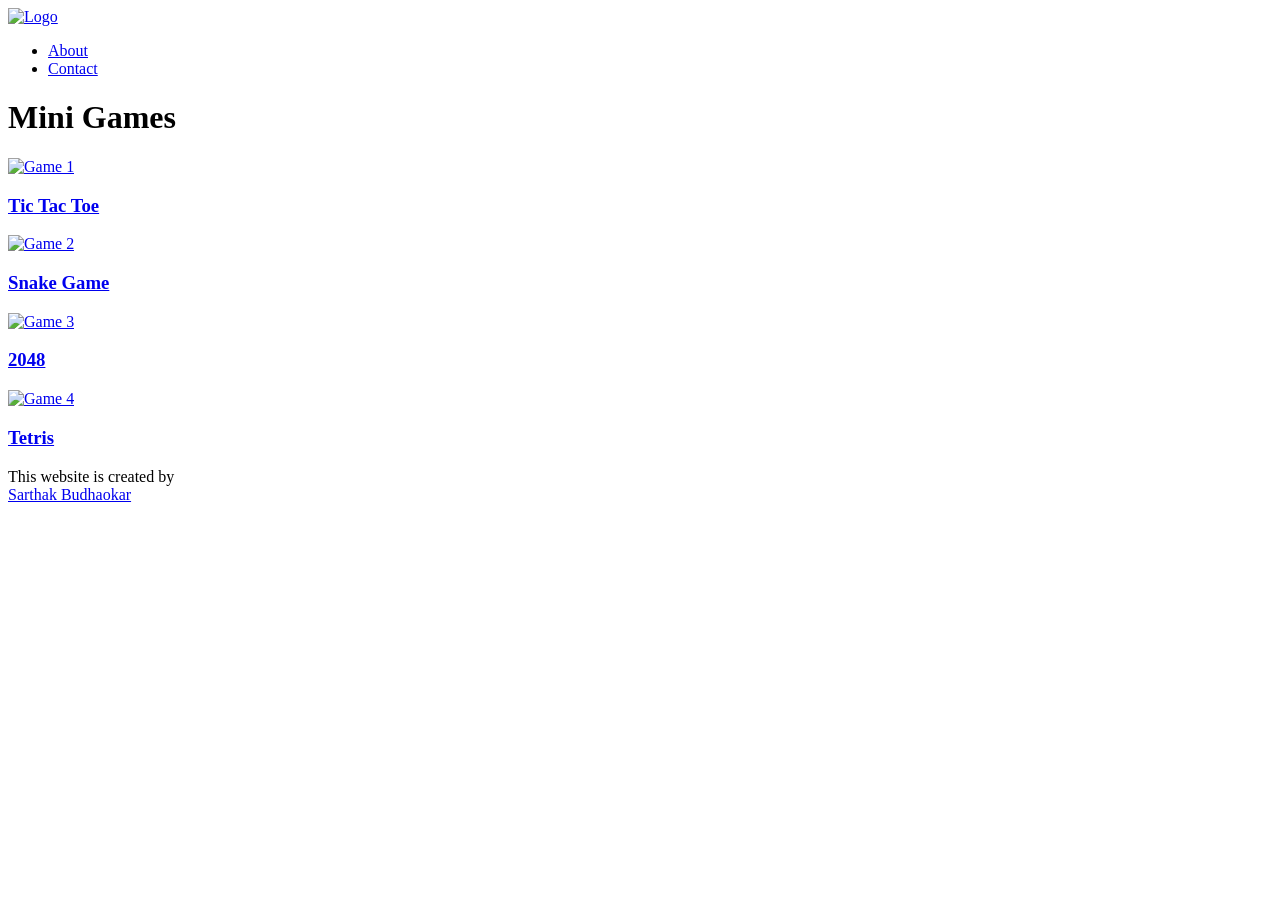
==== index.html @ 87df39a3 "Homepage linked 🔗" ====
<!DOCTYPE html>
<html lang="en">
<head>
   <meta charset="UTF-8">
   <meta name="viewport" content="width=device-width, initial-scale=1.0">
 <title>Mini Games Website</title>
 <link rel="stylesheet" href="Main/style.css">
</head>
<body>

<header>
    <div class="container">
        <div class="logo" >
          <a href="Main/images/logo.png">
            <img src="Main/images/logo.png" alt="Logo">
          </a>
        </div>
        <nav>
            <ul>
                <li><a href="#">About</a></li>
                <li><a href="#">Contact</a></li>
            </ul>
        </nav>
        <div class="menu-toggle">
            <i class="fas fa-bars"></i>
        </div>
    </div>
</header>
<h1>Mini Games</h1>
<section class="games">
    <div class="container">
        <div class="game">
          <a href="tic-tac-toe/tic-tac-toe.html">
              <img src="Main/images/tic-tac-toe.jpg" alt="Game 1">
            <h3>Tic Tac Toe</h3>
          </a>
        </div>
        <div class="game">
          <a href="snake game/snake.html">
            <img src="Main/images/snake.jpg" alt="Game 2">
            <h3>Snake Game</h3>
          </a>
        </div>
        <div class="game">
          <a href="2048/2048.html">
            <img src="Main/images/2048.jpg" alt="Game 3">
            <h3>2048</h3>
          </a>
        </div>
        <div class="game">
          <a href="Tetris/tetris.html">
            <img src="Main/images/tetris.png" alt="Game 4">
            <h3>Tetris</h3>
          </a>
        </div>
    </div>
</section>
<footer>
 <p>This website is created by<br>
 <a href="https://sarthak-budhodkar.github.io/Home-page/"> Sarthak Budhaokar</a></p>
</footer>
</body>
</html>
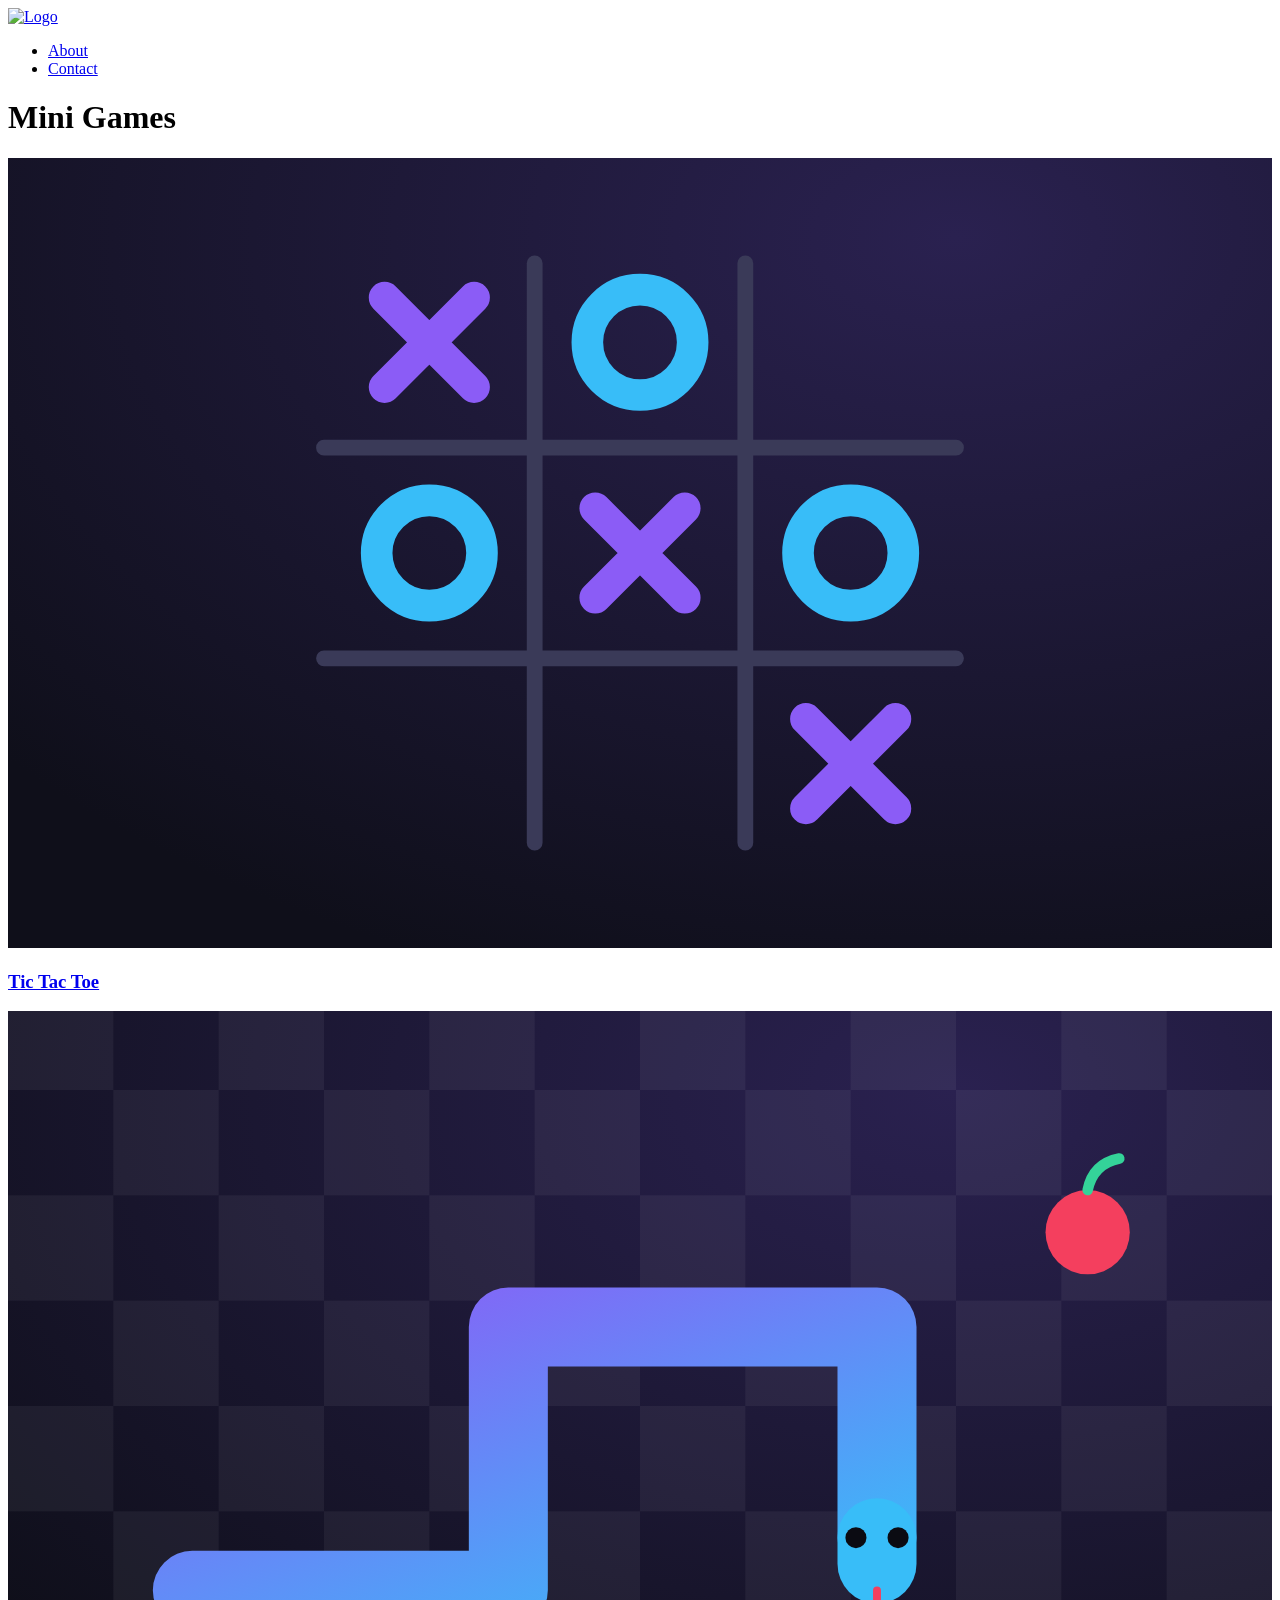
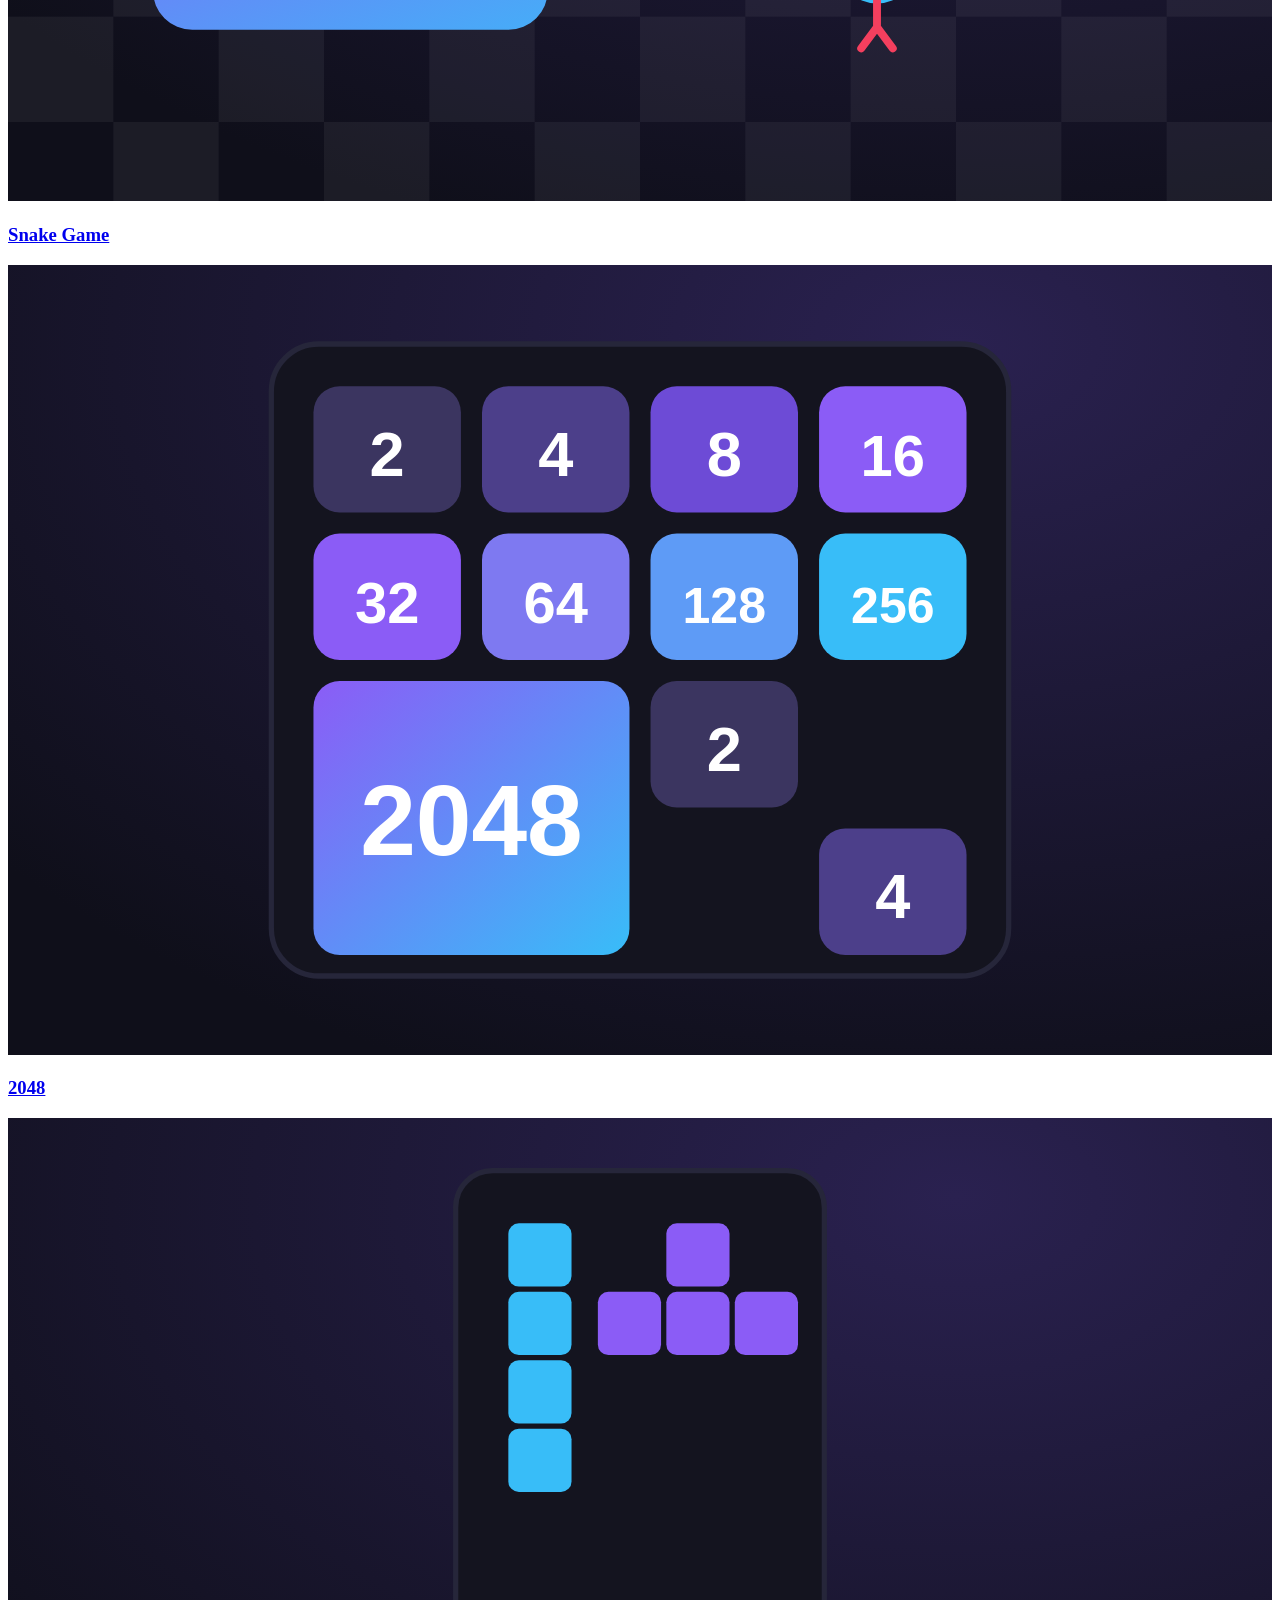
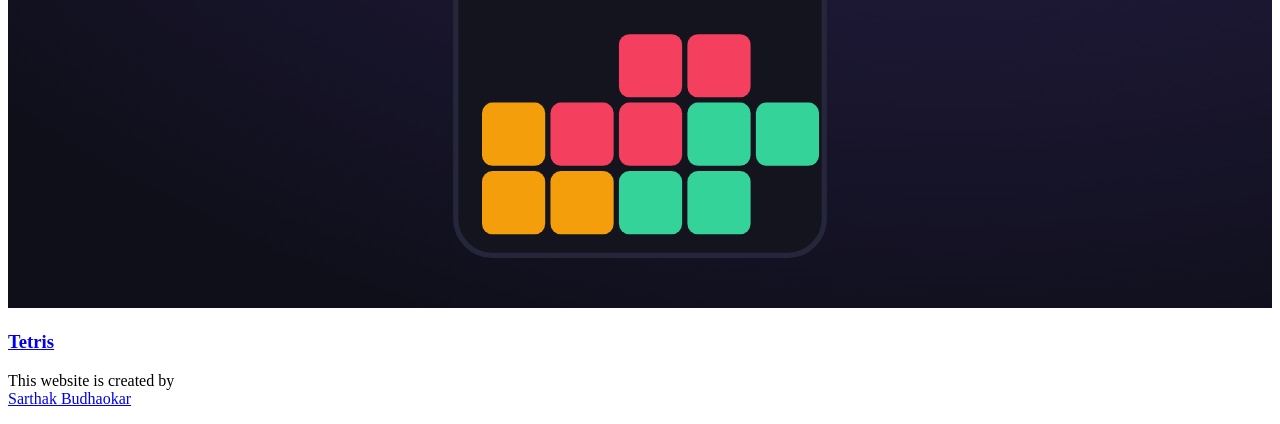
==== commit 110b909a: "Added svg for game logos" ====
--- a/index.html
+++ b/index.html
@@ -31,25 +31,25 @@
     <div class="container">
         <div class="game">
           <a href="tic-tac-toe/tic-tac-toe.html">
-              <img src="Main/images/tic-tac-toe.jpg" alt="Game 1">
+              <img src="Main/images/tic-tac-toe.svg" alt="Game 1">
             <h3>Tic Tac Toe</h3>
           </a>
         </div>
         <div class="game">
           <a href="snake game/snake.html">
-            <img src="Main/images/snake.jpg" alt="Game 2">
+            <img src="Main/images/snake.svg" alt="Game 2">
             <h3>Snake Game</h3>
           </a>
         </div>
         <div class="game">
           <a href="2048/2048.html">
-            <img src="Main/images/2048.jpg" alt="Game 3">
+            <img src="Main/images/2048.svg" alt="Game 3">
             <h3>2048</h3>
           </a>
         </div>
         <div class="game">
           <a href="Tetris/tetris.html">
-            <img src="Main/images/tetris.png" alt="Game 4">
+            <img src="Main/images/tetris.svg" alt="Game 4">
             <h3>Tetris</h3>
           </a>
         </div>
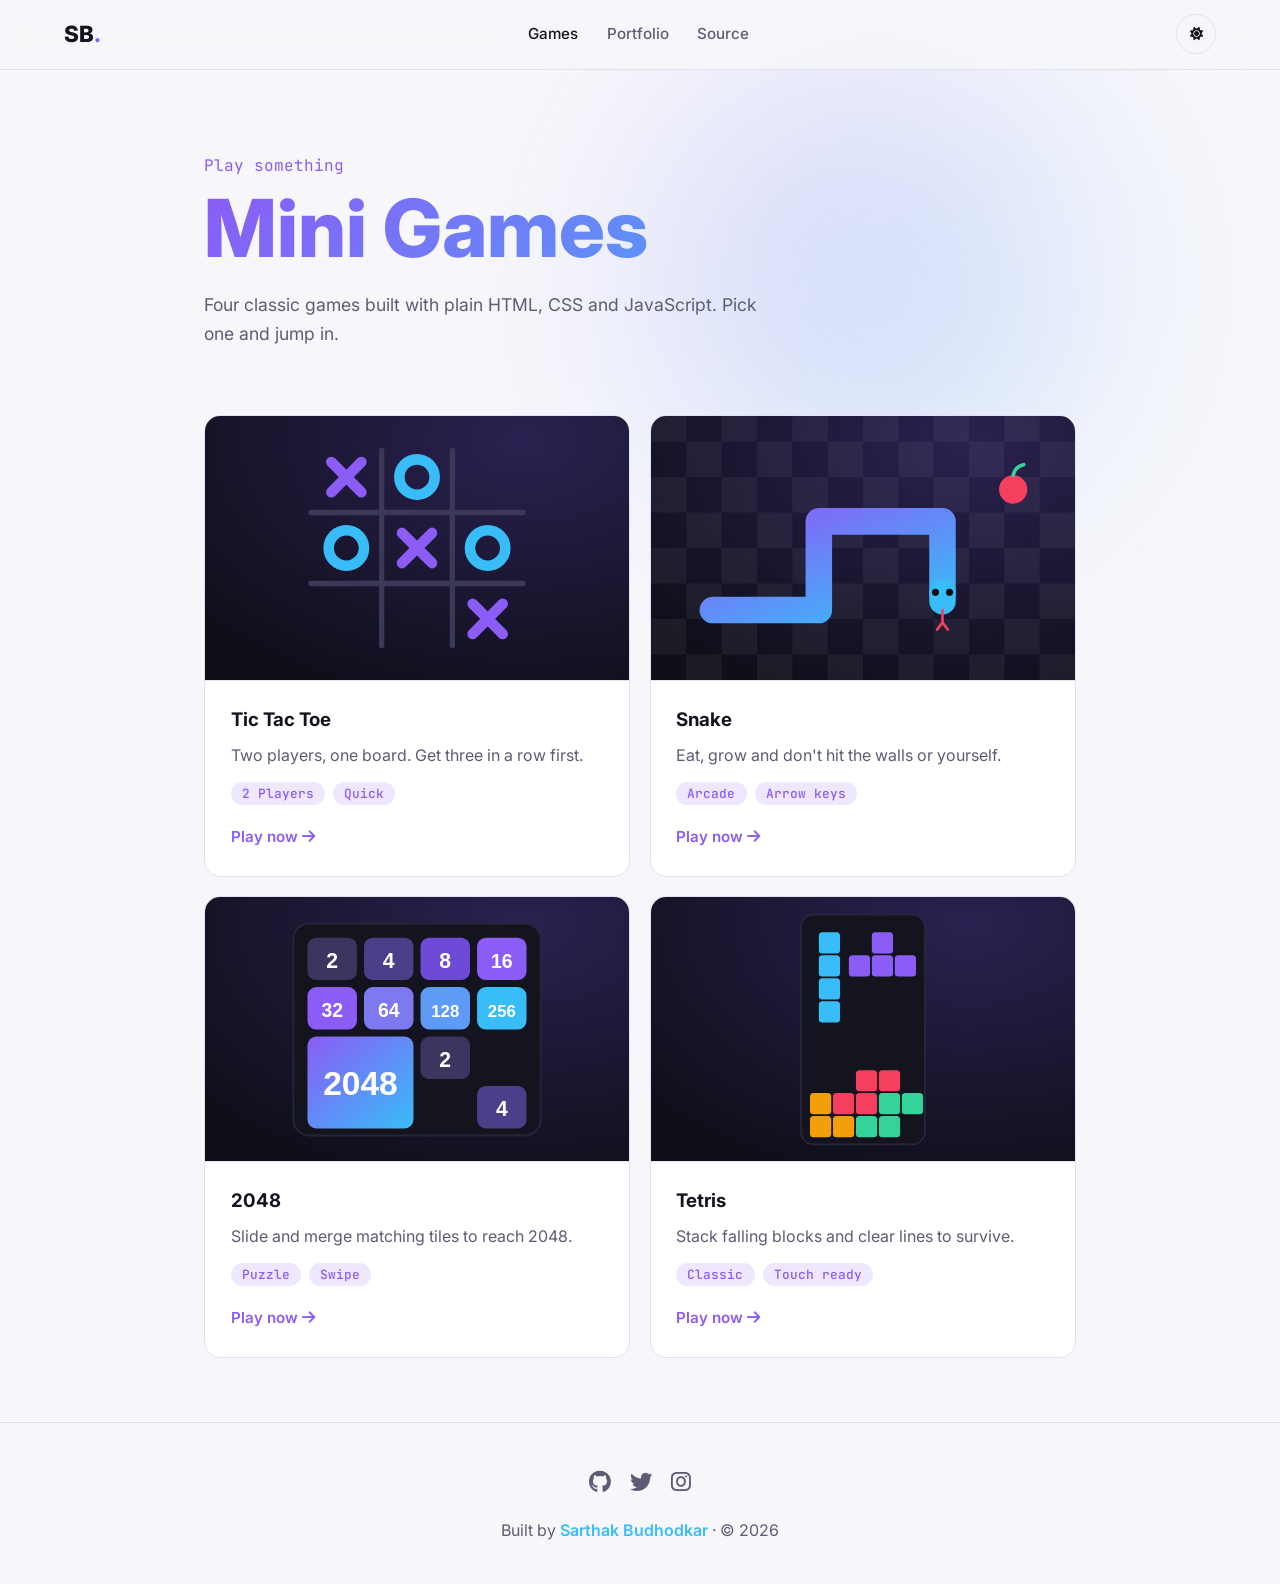
==== commit 48c04475: "main page theme remake" ====
--- a/index.html
+++ b/index.html
@@ -1,63 +1,87 @@
 <!DOCTYPE html>
 <html lang="en">
 <head>
-   <meta charset="UTF-8">
-   <meta name="viewport" content="width=device-width, initial-scale=1.0">
- <title>Mini Games Website</title>
- <link rel="stylesheet" href="Main/style.css">
+<meta charset="UTF-8">
+<meta name="viewport" content="width=device-width, initial-scale=1.0">
+<title>Mini Games | Sarthak Budhodkar</title>
+<meta name="description" content="A small collection of browser games: Tic Tac Toe, Snake, 2048 and Tetris.">
+<link rel="preconnect" href="https://fonts.googleapis.com">
+<link href="https://fonts.googleapis.com/css2?family=Inter:wght@400;500;600;700;800&family=JetBrains+Mono:wght@500&display=swap" rel="stylesheet">
+<link rel="stylesheet" href="https://cdnjs.cloudflare.com/ajax/libs/font-awesome/6.0.0/css/all.min.css">
+<link rel="stylesheet" href="Main/theme.css">
 </head>
 <body>
+<header class="nav">
+  <a href="https://sarthak-budhodkar.github.io/Home-page/" class="logo" aria-label="Home">SB<span>.</span></a>
+  <nav id="menu">
+    <a href="index.html" class="active">Games</a>
+    <a href="https://sarthak-budhodkar.github.io/Home-page/">Portfolio</a>
+    <a href="https://github.com/Sarthak-Budhodkar/Games" target="_blank" rel="noopener">Source</a>
+  </nav>
+  <div class="nav-actions">
+    <button id="theme-toggle" aria-label="Toggle theme"><i class="fas fa-moon"></i></button>
+    <button id="menu-toggle" aria-label="Toggle menu"><i class="fas fa-bars"></i></button>
+  </div>
+</header>
 
-<header>
-    <div class="container">
-        <div class="logo" >
-          <a href="Main/images/logo.png">
-            <img src="Main/images/logo.png" alt="Logo">
-          </a>
+<main>
+  <section class="hero">
+    <div class="glow"></div>
+    <p class="eyebrow">Play something</p>
+    <h1>Mini Games</h1>
+    <p class="lead">Four classic games built with plain HTML, CSS and JavaScript. Pick one and jump in.</p>
+  </section>
+
+  <section class="reveal" style="padding-top:2rem">
+    <div class="cards games-grid">
+      <a class="card game-card" href="tic-tac-toe/tic-tac-toe.html">
+        <img src="Main/images/tic-tac-toe.svg" alt="Tic Tac Toe artwork">
+        <div class="body">
+          <h3>Tic Tac Toe</h3>
+          <p>Two players, one board. Get three in a row first.</p>
+          <div class="tags"><span>2 Players</span><span>Quick</span></div>
+          <div class="play">Play now <i class="fas fa-arrow-right"></i></div>
         </div>
-        <nav>
-            <ul>
-                <li><a href="#">About</a></li>
-                <li><a href="#">Contact</a></li>
-            </ul>
-        </nav>
-        <div class="menu-toggle">
-            <i class="fas fa-bars"></i>
+      </a>
+      <a class="card game-card" href="snake game/snake.html">
+        <img src="Main/images/snake.svg" alt="Snake artwork">
+        <div class="body">
+          <h3>Snake</h3>
+          <p>Eat, grow and don't hit the walls or yourself.</p>
+          <div class="tags"><span>Arcade</span><span>Arrow keys</span></div>
+          <div class="play">Play now <i class="fas fa-arrow-right"></i></div>
         </div>
+      </a>
+      <a class="card game-card" href="2048/2048.html">
+        <img src="Main/images/2048.svg" alt="2048 artwork">
+        <div class="body">
+          <h3>2048</h3>
+          <p>Slide and merge matching tiles to reach 2048.</p>
+          <div class="tags"><span>Puzzle</span><span>Swipe</span></div>
+          <div class="play">Play now <i class="fas fa-arrow-right"></i></div>
+        </div>
+      </a>
+      <a class="card game-card" href="Tetris/tetris.html">
+        <img src="Main/images/tetris.svg" alt="Falling blocks artwork">
+        <div class="body">
+          <h3>Tetris</h3>
+          <p>Stack falling blocks and clear lines to survive.</p>
+          <div class="tags"><span>Classic</span><span>Touch ready</span></div>
+          <div class="play">Play now <i class="fas fa-arrow-right"></i></div>
+        </div>
+      </a>
     </div>
-</header>
-<h1>Mini Games</h1>
-<section class="games">
-    <div class="container">
-        <div class="game">
-          <a href="tic-tac-toe/tic-tac-toe.html">
-              <img src="Main/images/tic-tac-toe.svg" alt="Game 1">
-            <h3>Tic Tac Toe</h3>
-          </a>
-        </div>
-        <div class="game">
-          <a href="snake game/snake.html">
-            <img src="Main/images/snake.svg" alt="Game 2">
-            <h3>Snake Game</h3>
-          </a>
-        </div>
-        <div class="game">
-          <a href="2048/2048.html">
-            <img src="Main/images/2048.svg" alt="Game 3">
-            <h3>2048</h3>
-          </a>
-        </div>
-        <div class="game">
-          <a href="Tetris/tetris.html">
-            <img src="Main/images/tetris.svg" alt="Game 4">
-            <h3>Tetris</h3>
-          </a>
-        </div>
-    </div>
-</section>
+  </section>
+</main>
+
 <footer>
- <p>This website is created by<br>
- <a href="https://sarthak-budhodkar.github.io/Home-page/"> Sarthak Budhaokar</a></p>
+  <div class="social">
+    <a href="https://github.com/Sarthak-Budhodkar" target="_blank" rel="noopener" aria-label="GitHub"><i class="fab fa-github"></i></a>
+    <a href="https://x.com/SBudhodkar" target="_blank" rel="noopener" aria-label="X"><i class="fab fa-twitter"></i></a>
+    <a href="https://www.instagram.com/sa43hak" target="_blank" rel="noopener" aria-label="Instagram"><i class="fab fa-instagram"></i></a>
+  </div>
+  <p>Built by <a href="https://sarthak-budhodkar.github.io/Home-page/">Sarthak Budhodkar</a> &middot; &copy; 2026</p>
 </footer>
+<script src="Main/theme.js"></script>
 </body>
 </html>
--- a/Main/theme.css
+++ b/Main/theme.css
@@ -0,0 +1,159 @@
+/* Shared theme for every page — matches the Home-page portfolio */
+:root {
+  --bg: #0b0b12;
+  --surface: #14141f;
+  --border: #26263a;
+  --text: #f2f2f8;
+  --muted: #a0a0b8;
+  --primary: #8b5cf6;
+  --accent: #38bdf8;
+  --grad: linear-gradient(135deg, #8b5cf6, #38bdf8);
+}
+body.light {
+  --bg: #f7f7fb;
+  --surface: #fff;
+  --border: #e2e2ee;
+  --text: #14141f;
+  --muted: #5c5c74;
+}
+* { box-sizing: border-box }
+html { scroll-behavior: smooth; overflow-x: clip }
+body {
+  margin: 0;
+  padding-top: 72px;
+  min-height: 100vh;
+  display: flex;
+  flex-direction: column;
+  font-family: 'Inter', sans-serif;
+  background: var(--bg);
+  color: var(--text);
+  line-height: 1.7;
+  transition: background .3s, color .3s;
+}
+a { color: var(--accent) }
+
+/* ---------- Navbar ---------- */
+.nav {
+  position: fixed; top: 0; left: 0; right: 0; z-index: 100;
+  display: flex; justify-content: space-between; align-items: center;
+  padding: .9rem 5vw;
+  background: color-mix(in srgb, var(--bg) 80%, transparent);
+  backdrop-filter: blur(12px);
+  border-bottom: 1px solid var(--border);
+}
+.logo { font-weight: 800; font-size: 1.4rem; color: var(--text); text-decoration: none }
+.logo span { color: var(--primary) }
+.nav nav { display: flex; gap: 1.8rem }
+.nav nav a { color: var(--muted); text-decoration: none; font-weight: 500; font-size: .95rem; transition: color .2s }
+.nav nav a:hover, .nav nav a.active { color: var(--text) }
+.nav-actions { display: flex; gap: .5rem }
+.nav-actions button {
+  background: none; border: 1px solid var(--border); color: var(--text);
+  width: 40px; height: 40px; border-radius: 50%; cursor: pointer; transition: .2s;
+}
+.nav-actions button:hover { border-color: var(--primary); color: var(--primary) }
+#menu-toggle { display: none }
+
+/* ---------- Layout ---------- */
+main { width: 100%; max-width: 1000px; margin: 0 auto; padding: 0 5vw; flex: 1 }
+section { padding: 4rem 0 }
+h2 { font-size: 2rem; margin: 0 0 2rem; display: flex; align-items: center; gap: .8rem }
+h2 span { font: 500 1rem 'JetBrains Mono', monospace; color: var(--primary) }
+.muted { color: var(--muted) }
+
+/* ---------- Hero (games index) ---------- */
+.hero { position: relative; padding: 5rem 0 1rem }
+.glow {
+  position: absolute; width: 420px; height: 420px; border-radius: 50%;
+  background: var(--grad); filter: blur(120px); opacity: .25;
+  top: 0; right: 0; max-width: 100%; z-index: -1; pointer-events: none;
+}
+.eyebrow { font-family: 'JetBrains Mono', monospace; color: var(--primary); margin: 0 }
+.hero h1 {
+  font-size: clamp(2.5rem, 8vw, 5rem); line-height: 1.1; margin: .3rem 0; font-weight: 800;
+  background: var(--grad); -webkit-background-clip: text; background-clip: text; color: transparent;
+}
+.lead { color: var(--muted); max-width: 560px; font-size: 1.1rem }
+
+/* ---------- Buttons ---------- */
+.btn {
+  display: inline-flex; align-items: center; gap: .5rem;
+  padding: .8rem 1.5rem; border-radius: 999px; font-weight: 600; font-size: .95rem;
+  text-decoration: none; border: 1px solid transparent; transition: .25s;
+  font-family: inherit; cursor: pointer;
+}
+.btn.primary { background: var(--grad); color: #fff }
+.btn.primary:hover { transform: translateY(-2px); box-shadow: 0 8px 24px rgba(139, 92, 246, .4) }
+.btn.ghost { background: none; border-color: var(--border); color: var(--text) }
+.btn.ghost:hover { border-color: var(--primary); color: var(--primary) }
+
+/* ---------- Cards ---------- */
+.cards { display: grid; grid-template-columns: repeat(auto-fit, minmax(250px, 1fr)); gap: 1.2rem }
+.card {
+  background: var(--surface); border: 1px solid var(--border);
+  border-radius: 16px; padding: 1.6rem; transition: .25s;
+}
+.card:hover { transform: translateY(-5px); border-color: var(--primary) }
+.card h3 { margin: .8rem 0 .4rem }
+.card p { color: var(--muted); margin: 0 }
+.games-grid { grid-template-columns: repeat(2, 1fr) }
+.game-card { padding: 0; overflow: hidden; display: flex; flex-direction: column; color: inherit; text-decoration: none }
+.game-card img { width: 100%; aspect-ratio: 8 / 5; object-fit: cover; display: block; border-bottom: 1px solid var(--border) }
+.game-card .body { padding: 1.4rem 1.6rem 1.6rem; display: flex; flex-direction: column; flex: 1 }
+.game-card h3 { margin-top: 0 }
+.tags { display: flex; flex-wrap: wrap; gap: .5rem; margin-top: .8rem }
+.tags span {
+  font: 500 .8rem 'JetBrains Mono', monospace; padding: .2rem .7rem; border-radius: 999px;
+  background: color-mix(in srgb, var(--primary) 15%, transparent); color: var(--primary);
+}
+.game-card .play { margin-top: auto; padding-top: 1.2rem; color: var(--primary); font-weight: 600; font-size: .95rem }
+.game-card:hover .play i { transform: translateX(4px) }
+.game-card .play i { transition: transform .2s }
+
+/* ---------- Game page shell ---------- */
+.game-page { text-align: center; padding: 2rem 0 3rem }
+.game-title {
+  display: table; margin: 0 auto .3rem;
+  font-size: clamp(2rem, 6vw, 3rem); font-weight: 800; line-height: 1.2;
+  background: var(--grad); -webkit-background-clip: text; background-clip: text; color: transparent;
+}
+.game-sub { color: var(--muted); margin: 0 auto 1.8rem; max-width: 520px }
+.panel {
+  display: inline-block; max-width: 100%;
+  background: var(--surface); border: 1px solid var(--border); border-radius: 16px; padding: 1.2rem;
+}
+.hint { color: var(--muted); font-size: .9rem; margin-top: 1.2rem }
+kbd {
+  font: 500 .8rem 'JetBrains Mono', monospace; padding: .1rem .5rem; border-radius: 6px;
+  border: 1px solid var(--border); background: var(--surface); color: var(--text);
+}
+
+/* ---------- Footer ---------- */
+footer { text-align: center; padding: 2.5rem 1rem; border-top: 1px solid var(--border); color: var(--muted) }
+footer p { margin: 0 }
+footer a { color: var(--accent); text-decoration: none; font-weight: 600 }
+footer a:hover { color: var(--primary) }
+.social { display: flex; justify-content: center; gap: 1.2rem; margin-bottom: 1rem }
+.social a { color: var(--muted); font-size: 1.4rem; transition: .2s }
+.social a:hover { color: var(--primary); transform: translateY(-3px) }
+
+/* ---------- Reveal animation ---------- */
+.reveal { opacity: 0; transform: translateY(24px); transition: opacity .7s, transform .7s }
+.reveal.show { opacity: 1; transform: none }
+
+@media (max-width: 760px) {
+  #menu-toggle { display: block }
+  .nav nav {
+    position: absolute; top: 100%; left: 0; right: 0; flex-direction: column; gap: 0;
+    background: var(--bg); border-bottom: 1px solid var(--border);
+    max-height: 0; overflow: hidden; transition: max-height .3s;
+  }
+  .nav nav.open { max-height: 300px }
+  .nav nav a { padding: .9rem 5vw }
+  section { padding: 3rem 0 }
+  .games-grid { grid-template-columns: 1fr }
+}
+@media (prefers-reduced-motion: reduce) {
+  * { animation: none !important; transition: none !important }
+  .reveal { opacity: 1; transform: none }
+}
